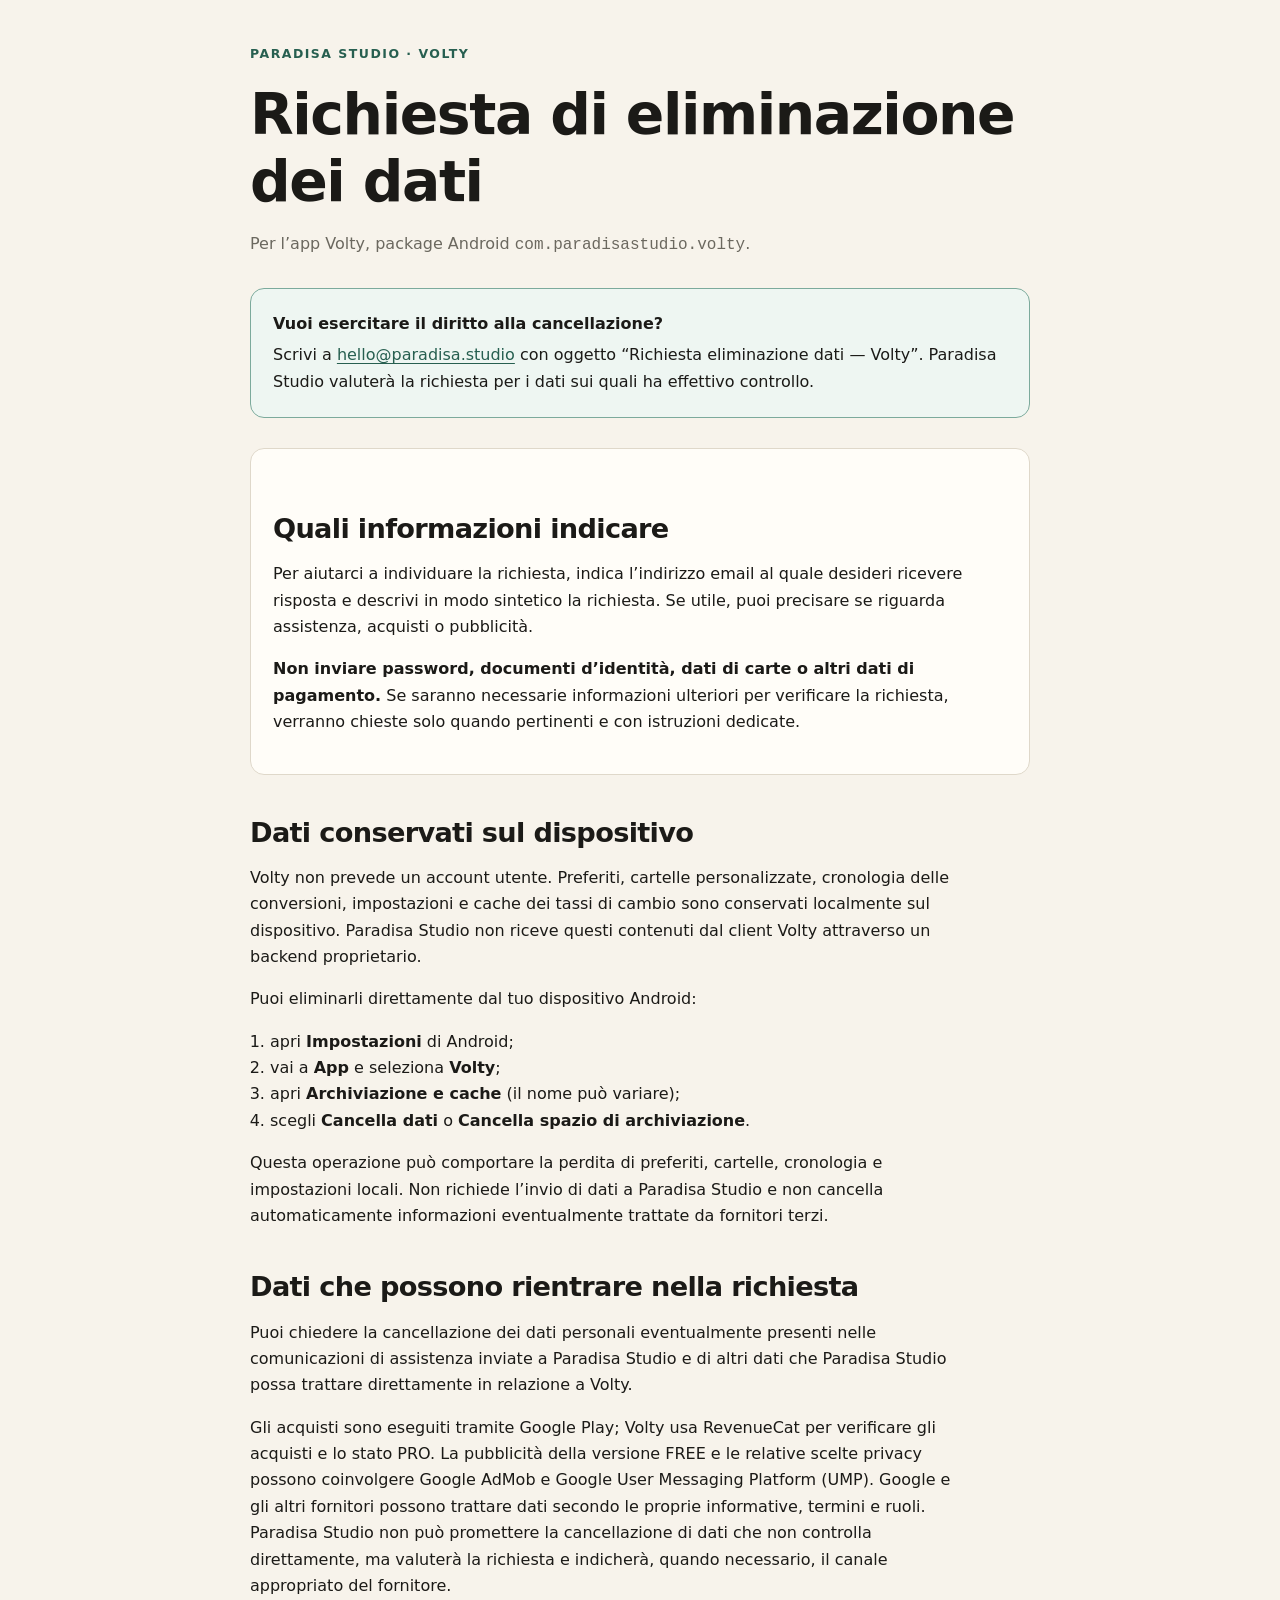
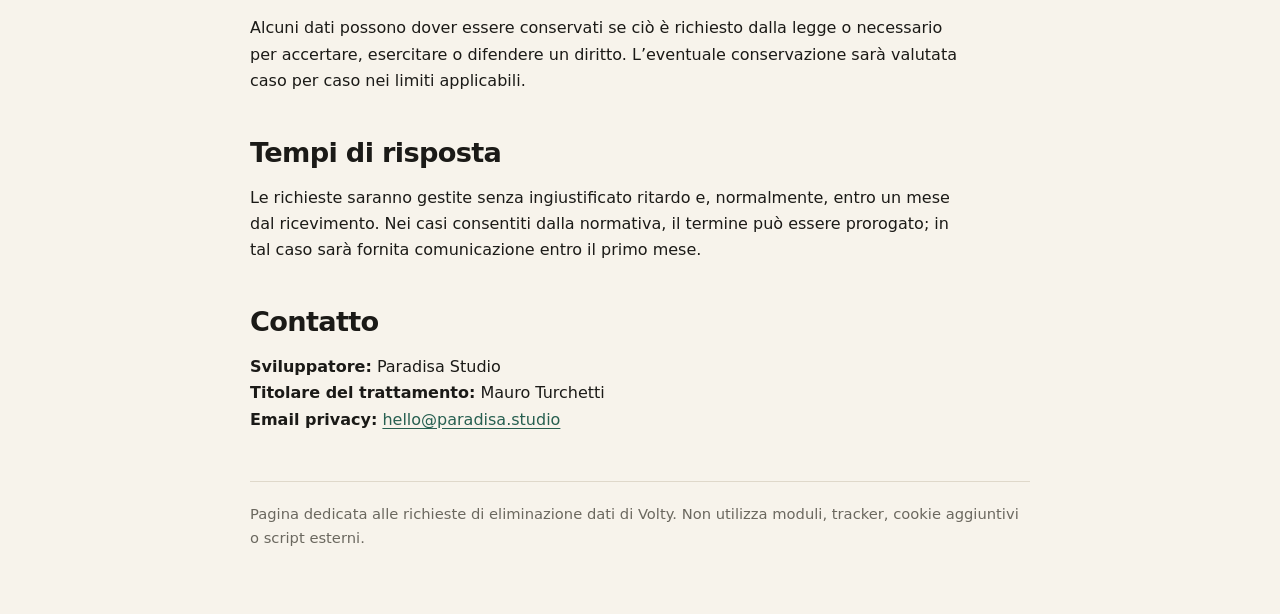
==== volty/delete-data.html @ 3f35eb2a "docs(volty): add data deletion request page" ====
<!doctype html>
<html lang="it">
<head>
  <meta charset="utf-8">
  <meta name="viewport" content="width=device-width, initial-scale=1">
  <meta name="theme-color" content="#15130f">
  <title>Eliminazione dei dati — Volty | Paradisa Studio</title>
  <style>
    :root { color-scheme: light; --ink: #1b1a17; --muted: #6b685f; --paper: #f7f3eb; --panel: #fffdf8; --line: #dfd8ca; --accent: #275f50; --notice: #eef6f2; --notice-line: #7caa9c; }
    * { box-sizing: border-box; }
    body { margin: 0; background: var(--paper); color: var(--ink); font-family: Inter, ui-sans-serif, system-ui, -apple-system, BlinkMacSystemFont, "Segoe UI", sans-serif; font-size: 16px; line-height: 1.65; }
    main { width: min(100% - 32px, 780px); margin: 0 auto; padding: 44px 0 64px; }
    a { color: var(--accent); text-underline-offset: 3px; }
    .eyebrow { margin: 0 0 16px; color: var(--accent); font-size: .78rem; font-weight: 700; letter-spacing: .12em; text-transform: uppercase; }
    h1, h2 { line-height: 1.18; letter-spacing: -.025em; }
    h1 { margin: 0; font-size: clamp(2rem, 7vw, 3.55rem); }
    h2 { margin: 42px 0 12px; font-size: clamp(1.35rem, 4vw, 1.7rem); }
    p, li { max-width: 70ch; }
    ul, ol { padding-left: 1.25rem; }
    .meta { margin: 16px 0 0; color: var(--muted); }
    .notice, .card { padding: 22px; border-radius: 14px; }
    .notice { margin: 30px 0; border: 1px solid var(--notice-line); background: var(--notice); }
    .card { border: 1px solid var(--line); background: var(--panel); }
    .notice strong { display: block; margin-bottom: 5px; }
    code { overflow-wrap: anywhere; }
    footer { margin-top: 48px; padding-top: 20px; border-top: 1px solid var(--line); color: var(--muted); font-size: .92rem; }
    @media (max-width: 480px) { main { width: min(100% - 28px, 780px); padding-top: 30px; } .card, .notice { padding: 16px; } }
  </style>
</head>
<body>
  <main>
    <p class="eyebrow">Paradisa Studio · Volty</p>
    <h1>Richiesta di eliminazione dei dati</h1>
    <p class="meta">Per l’app Volty, package Android <code>com.paradisastudio.volty</code>.</p>

    <section class="notice" aria-label="Come inviare una richiesta">
      <strong>Vuoi esercitare il diritto alla cancellazione?</strong>
      Scrivi a <a href="mailto:hello@paradisa.studio?subject=Richiesta%20eliminazione%20dati%20%E2%80%94%20Volty">hello@paradisa.studio</a> con oggetto “Richiesta eliminazione dati — Volty”. Paradisa Studio valuterà la richiesta per i dati sui quali ha effettivo controllo.
    </section>

    <section class="card">
      <h2>Quali informazioni indicare</h2>
      <p>Per aiutarci a individuare la richiesta, indica l’indirizzo email al quale desideri ricevere risposta e descrivi in modo sintetico la richiesta. Se utile, puoi precisare se riguarda assistenza, acquisti o pubblicità.</p>
      <p><strong>Non inviare password, documenti d’identità, dati di carte o altri dati di pagamento.</strong> Se saranno necessarie informazioni ulteriori per verificare la richiesta, verranno chieste solo quando pertinenti e con istruzioni dedicate.</p>
    </section>

    <section>
      <h2>Dati conservati sul dispositivo</h2>
      <p>Volty non prevede un account utente. Preferiti, cartelle personalizzate, cronologia delle conversioni, impostazioni e cache dei tassi di cambio sono conservati localmente sul dispositivo. Paradisa Studio non riceve questi contenuti dal client Volty attraverso un backend proprietario.</p>
      <p>Puoi eliminarli direttamente dal tuo dispositivo Android:</p>
      <ol>
        <li>apri <strong>Impostazioni</strong> di Android;</li>
        <li>vai a <strong>App</strong> e seleziona <strong>Volty</strong>;</li>
        <li>apri <strong>Archiviazione e cache</strong> (il nome può variare);</li>
        <li>scegli <strong>Cancella dati</strong> o <strong>Cancella spazio di archiviazione</strong>.</li>
      </ol>
      <p>Questa operazione può comportare la perdita di preferiti, cartelle, cronologia e impostazioni locali. Non richiede l’invio di dati a Paradisa Studio e non cancella automaticamente informazioni eventualmente trattate da fornitori terzi.</p>
    </section>

    <section>
      <h2>Dati che possono rientrare nella richiesta</h2>
      <p>Puoi chiedere la cancellazione dei dati personali eventualmente presenti nelle comunicazioni di assistenza inviate a Paradisa Studio e di altri dati che Paradisa Studio possa trattare direttamente in relazione a Volty.</p>
      <p>Gli acquisti sono eseguiti tramite Google Play; Volty usa RevenueCat per verificare gli acquisti e lo stato PRO. La pubblicità della versione FREE e le relative scelte privacy possono coinvolgere Google AdMob e Google User Messaging Platform (UMP). Google e gli altri fornitori possono trattare dati secondo le proprie informative, termini e ruoli. Paradisa Studio non può promettere la cancellazione di dati che non controlla direttamente, ma valuterà la richiesta e indicherà, quando necessario, il canale appropriato del fornitore.</p>
      <p>Alcuni dati possono dover essere conservati se ciò è richiesto dalla legge o necessario per accertare, esercitare o difendere un diritto. L’eventuale conservazione sarà valutata caso per caso nei limiti applicabili.</p>
    </section>

    <section>
      <h2>Tempi di risposta</h2>
      <p>Le richieste saranno gestite senza ingiustificato ritardo e, normalmente, entro un mese dal ricevimento. Nei casi consentiti dalla normativa, il termine può essere prorogato; in tal caso sarà fornita comunicazione entro il primo mese.</p>
    </section>

    <section>
      <h2>Contatto</h2>
      <p><strong>Sviluppatore:</strong> Paradisa Studio<br><strong>Titolare del trattamento:</strong> Mauro Turchetti<br><strong>Email privacy:</strong> <a href="mailto:hello@paradisa.studio">hello@paradisa.studio</a></p>
    </section>

    <footer>Pagina dedicata alle richieste di eliminazione dati di Volty. Non utilizza moduli, tracker, cookie aggiuntivi o script esterni.</footer>
  </main>
</body>
</html>
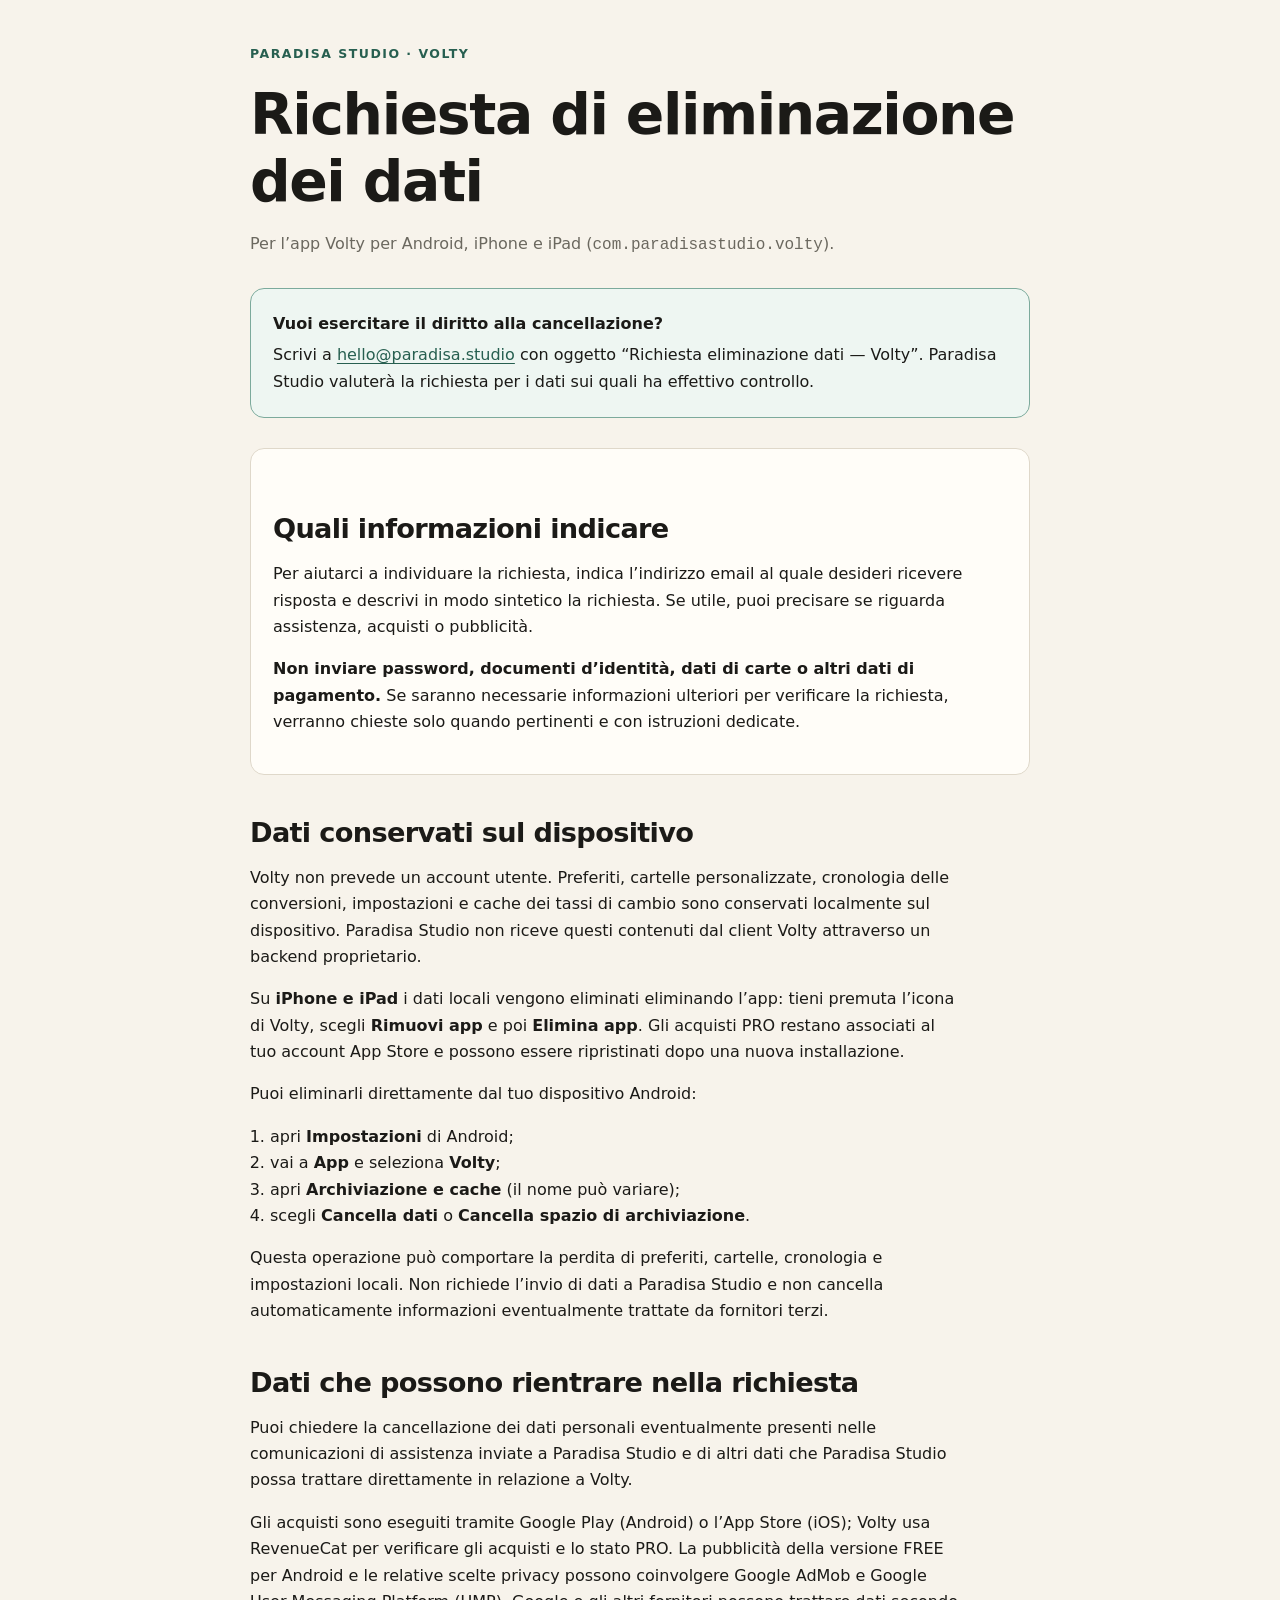
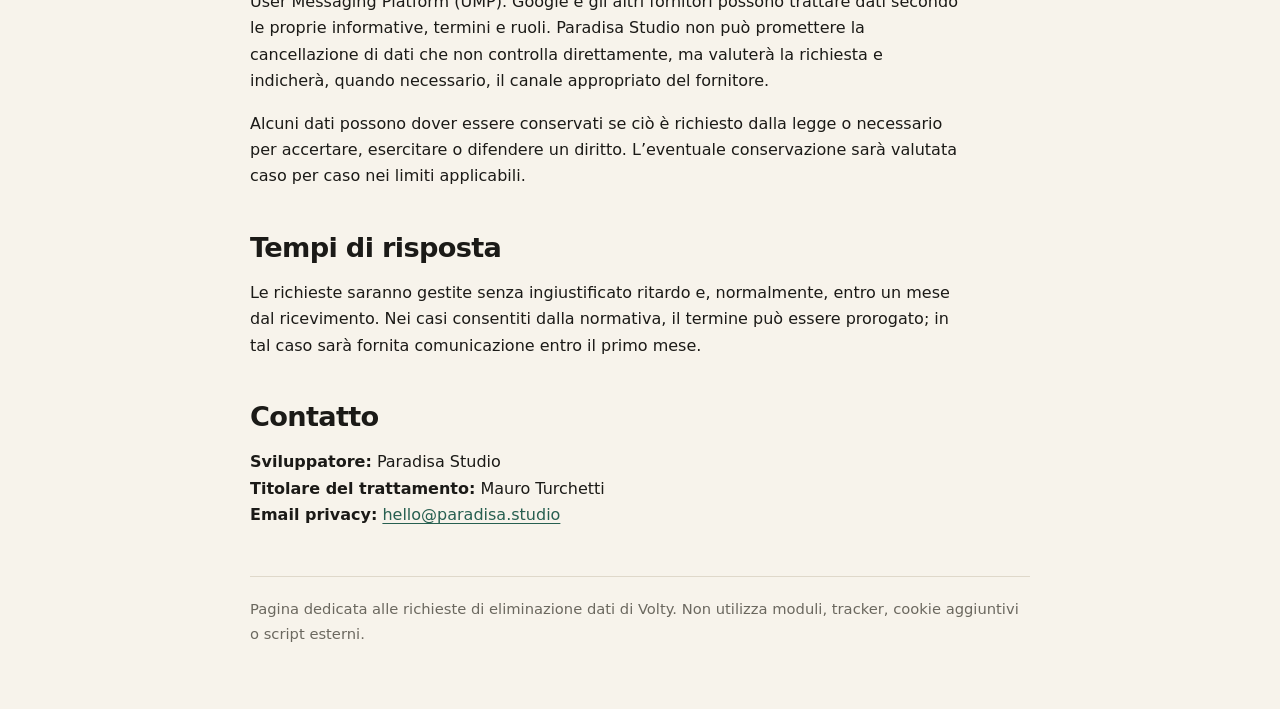
==== commit 7bdbd727: "docs(volty): cover iOS in the privacy policy, add the support page - Privacy policy and data deletio" ====
--- a/volty/delete-data.html
+++ b/volty/delete-data.html
@@ -9,7 +9,7 @@
     :root { color-scheme: light; --ink: #1b1a17; --muted: #6b685f; --paper: #f7f3eb; --panel: #fffdf8; --line: #dfd8ca; --accent: #275f50; --notice: #eef6f2; --notice-line: #7caa9c; }
     * { box-sizing: border-box; }
     body { margin: 0; background: var(--paper); color: var(--ink); font-family: Inter, ui-sans-serif, system-ui, -apple-system, BlinkMacSystemFont, "Segoe UI", sans-serif; font-size: 16px; line-height: 1.65; }
-    main { width: min(100% - 32px, 780px); margin: 0 auto; padding: 44px 0 64px; }
+    main { width: min(calc(100% - 32px), 780px); margin: 0 auto; padding: 44px 0 64px; }
     a { color: var(--accent); text-underline-offset: 3px; }
     .eyebrow { margin: 0 0 16px; color: var(--accent); font-size: .78rem; font-weight: 700; letter-spacing: .12em; text-transform: uppercase; }
     h1, h2 { line-height: 1.18; letter-spacing: -.025em; }
@@ -24,14 +24,14 @@
     .notice strong { display: block; margin-bottom: 5px; }
     code { overflow-wrap: anywhere; }
     footer { margin-top: 48px; padding-top: 20px; border-top: 1px solid var(--line); color: var(--muted); font-size: .92rem; }
-    @media (max-width: 480px) { main { width: min(100% - 28px, 780px); padding-top: 30px; } .card, .notice { padding: 16px; } }
+    @media (max-width: 480px) { main { width: min(calc(100% - 28px), 780px); padding-top: 30px; } .card, .notice { padding: 16px; } }
   </style>
 </head>
 <body>
   <main>
     <p class="eyebrow">Paradisa Studio · Volty</p>
     <h1>Richiesta di eliminazione dei dati</h1>
-    <p class="meta">Per l’app Volty, package Android <code>com.paradisastudio.volty</code>.</p>
+    <p class="meta">Per l’app Volty per Android, iPhone e iPad (<code>com.paradisastudio.volty</code>).</p>
 
     <section class="notice" aria-label="Come inviare una richiesta">
       <strong>Vuoi esercitare il diritto alla cancellazione?</strong>
@@ -47,6 +47,7 @@
     <section>
       <h2>Dati conservati sul dispositivo</h2>
       <p>Volty non prevede un account utente. Preferiti, cartelle personalizzate, cronologia delle conversioni, impostazioni e cache dei tassi di cambio sono conservati localmente sul dispositivo. Paradisa Studio non riceve questi contenuti dal client Volty attraverso un backend proprietario.</p>
+      <p>Su <strong>iPhone e iPad</strong> i dati locali vengono eliminati eliminando l’app: tieni premuta l’icona di Volty, scegli <strong>Rimuovi app</strong> e poi <strong>Elimina app</strong>. Gli acquisti PRO restano associati al tuo account App Store e possono essere ripristinati dopo una nuova installazione.</p>
       <p>Puoi eliminarli direttamente dal tuo dispositivo Android:</p>
       <ol>
         <li>apri <strong>Impostazioni</strong> di Android;</li>
@@ -60,7 +61,7 @@
     <section>
       <h2>Dati che possono rientrare nella richiesta</h2>
       <p>Puoi chiedere la cancellazione dei dati personali eventualmente presenti nelle comunicazioni di assistenza inviate a Paradisa Studio e di altri dati che Paradisa Studio possa trattare direttamente in relazione a Volty.</p>
-      <p>Gli acquisti sono eseguiti tramite Google Play; Volty usa RevenueCat per verificare gli acquisti e lo stato PRO. La pubblicità della versione FREE e le relative scelte privacy possono coinvolgere Google AdMob e Google User Messaging Platform (UMP). Google e gli altri fornitori possono trattare dati secondo le proprie informative, termini e ruoli. Paradisa Studio non può promettere la cancellazione di dati che non controlla direttamente, ma valuterà la richiesta e indicherà, quando necessario, il canale appropriato del fornitore.</p>
+      <p>Gli acquisti sono eseguiti tramite Google Play (Android) o l’App Store (iOS); Volty usa RevenueCat per verificare gli acquisti e lo stato PRO. La pubblicità della versione FREE per Android e le relative scelte privacy possono coinvolgere Google AdMob e Google User Messaging Platform (UMP). Google e gli altri fornitori possono trattare dati secondo le proprie informative, termini e ruoli. Paradisa Studio non può promettere la cancellazione di dati che non controlla direttamente, ma valuterà la richiesta e indicherà, quando necessario, il canale appropriato del fornitore.</p>
       <p>Alcuni dati possono dover essere conservati se ciò è richiesto dalla legge o necessario per accertare, esercitare o difendere un diritto. L’eventuale conservazione sarà valutata caso per caso nei limiti applicabili.</p>
     </section>
 
